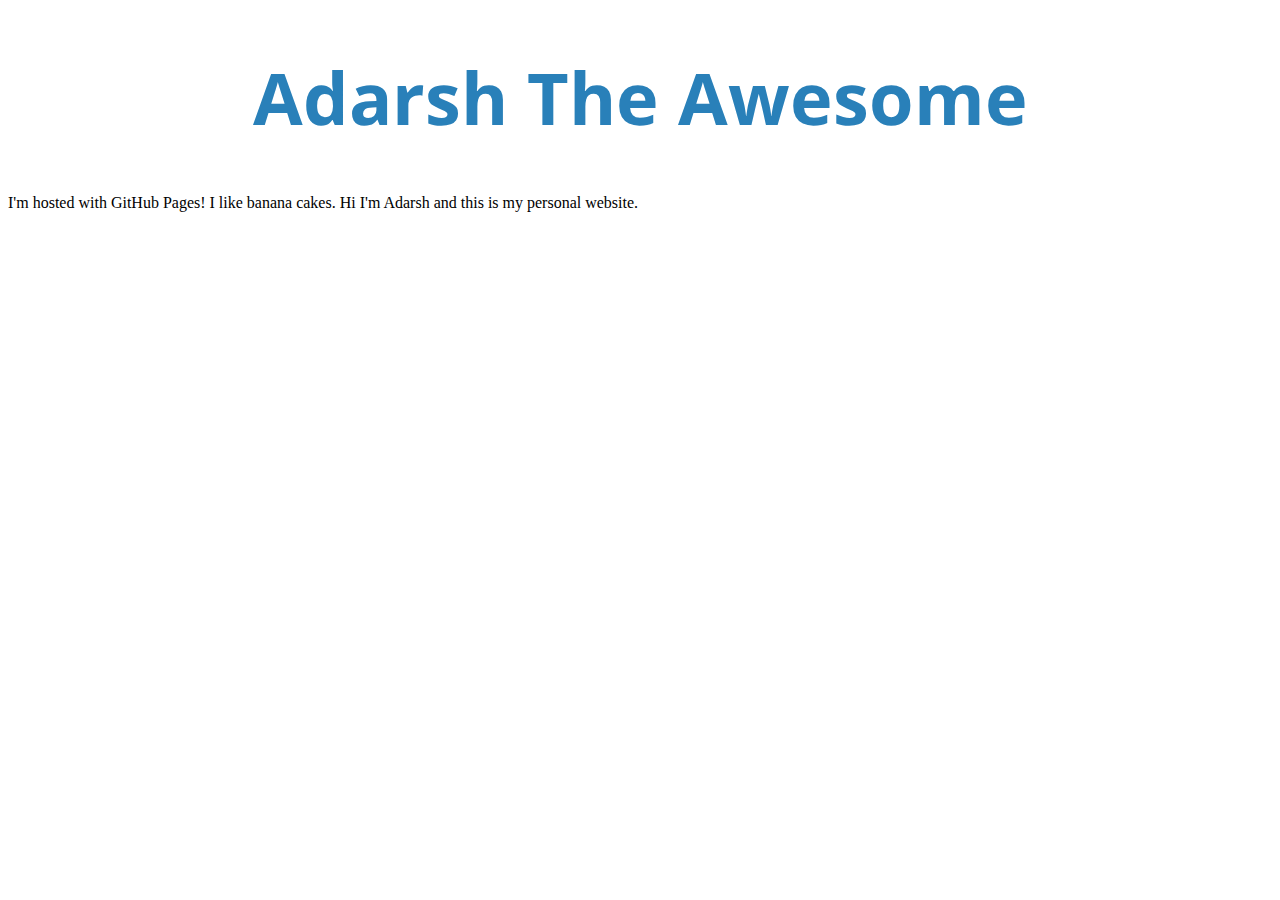
==== index.html @ 5d928334 "change windows title and title color take 2" ====
<!DOCTYPE html>
<html>
<head>	<title>Adarsh R</title>
	<link href='http://fonts.googleapis.com/css?family=Open+Sans:400,700' rel='stylesheet' type='text/css'>
	<style>
		.title  {
			color:#2980b9;
			text-align: center;
			font-size: 72px;
			font-family: 'Open Sans', sans-serif;		 }

	</style>

</head>
<body>
<h1 class = "title">Adarsh The Awesome</h1>
<p>I'm hosted with GitHub Pages! I like banana cakes. Hi I'm Adarsh and this is my personal website. </p>
</body>
</html>
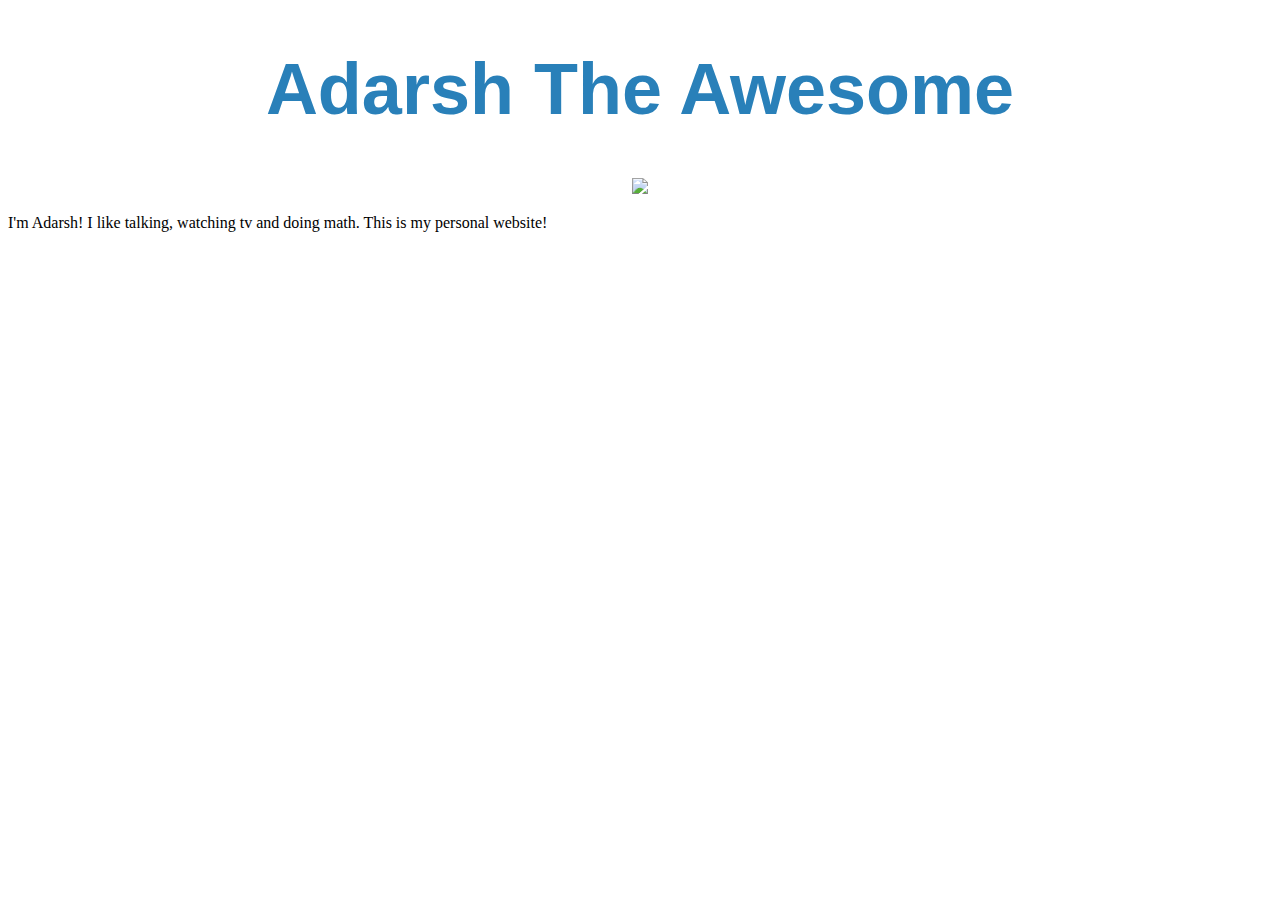
==== commit eb470bd1: "changed image and cname" ====
--- a/index.html
+++ b/index.html
@@ -1,6 +1,9 @@
 <!DOCTYPE html>
 <html>
-<head>	<title>Adarsh R</title>
+<head>	
+	<title>Adarsh R</title>
+<href	
+
 	<link href='http://fonts.googleapis.com/css?family=Open+Sans:400,700' rel='stylesheet' type='text/css'>
 	<style>
 		.title  {
@@ -8,12 +11,20 @@
 			text-align: center;
 			font-size: 72px;
 			font-family: 'Open Sans', sans-serif;		 }
+	.hart {
+			width: 75%;
+			text-align: center;
+
+			}
 
 	</style>
 
 </head>
 <body>
 <h1 class = "title">Adarsh The Awesome</h1>
-<p>I'm hosted with GitHub Pages! I like banana cakes. Hi I'm Adarsh and this is my personal website. </p>
+<center>
+<img class= "hart" src="http://www.hartmiddleschool.org/rotating_images/4406/4406_12_960_0_0.jpg">
+</center>
+<p>I'm Adarsh! I like talking, watching tv and doing math. This is my personal website! </p>
 </body>
 </html>
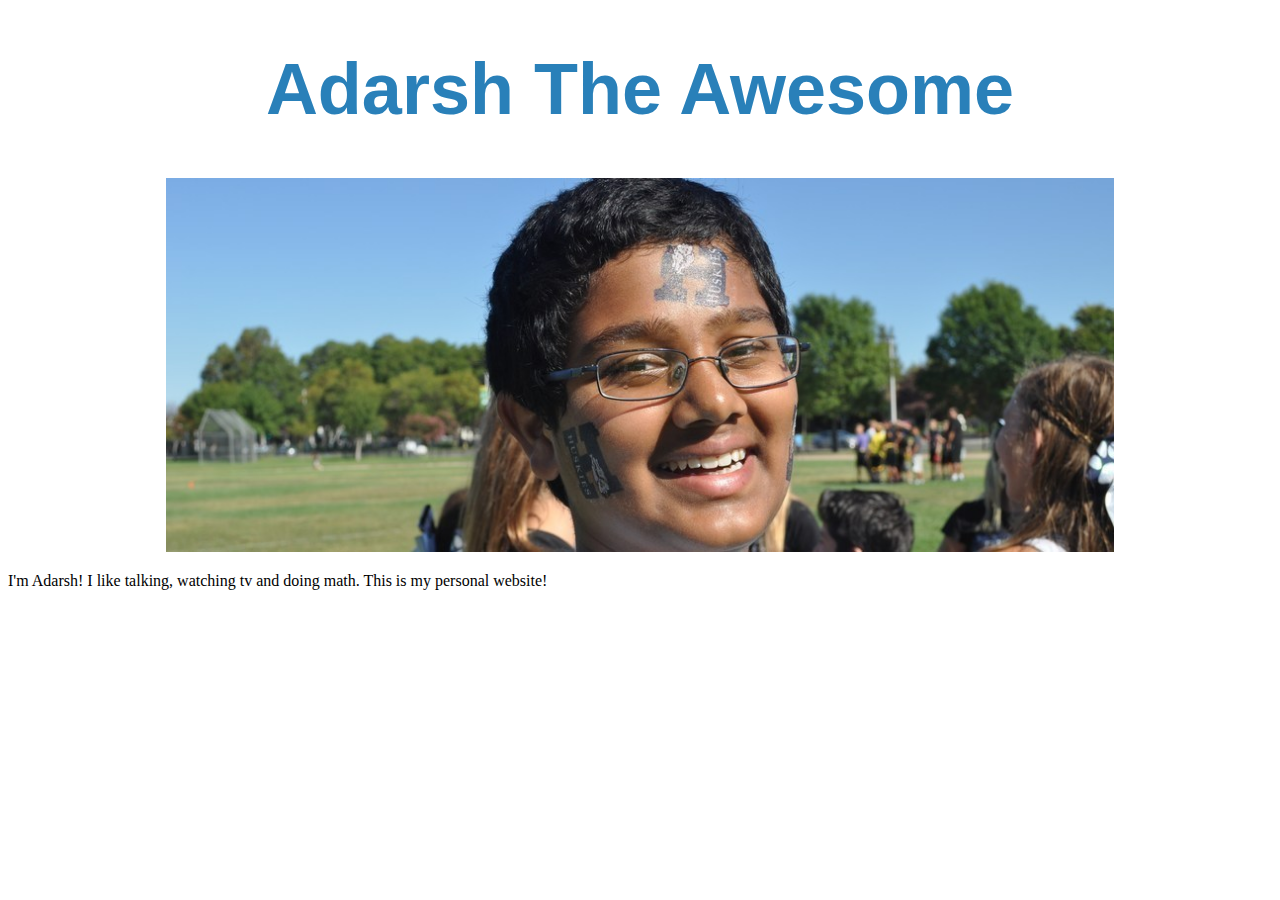
==== commit 179929ef: "added music" ====
--- a/index.html
+++ b/index.html
@@ -21,10 +21,13 @@
 
 </head>
 <body>
+
 <h1 class = "title">Adarsh The Awesome</h1>
 <center>
-<img class= "hart" src="http://www.hartmiddleschool.org/rotating_images/4406/4406_12_960_0_0.jpg">
+<img class= "hart" src="hart.jpeg">
 </center>
 <p>I'm Adarsh! I like talking, watching tv and doing math. This is my personal website! </p>
+<audio autoplay loop src="See You Again.mp3">
+		</audio>
 </body>
 </html>
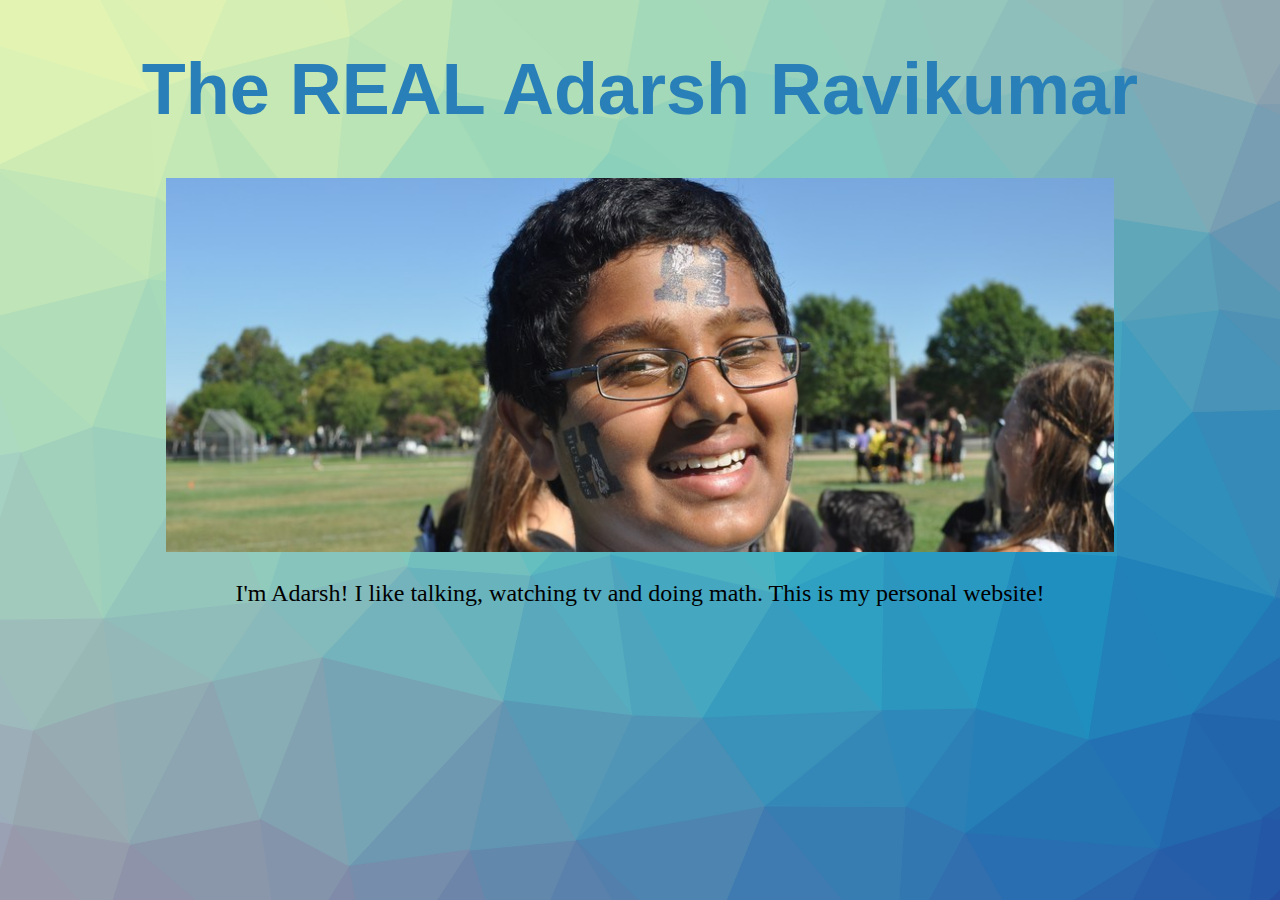
==== commit ced392b0: "added background" ====
--- a/index.html
+++ b/index.html
@@ -17,17 +17,27 @@
 
 			}
 
+			body {
+				background-image: url("pattern.svg");
+				background-repeat: no-repeat;
+				background-size: cover;
+				background-attachment: fixed;
+			}
+			.one {
+				text-align: center;
+				font-size: 24px;
+			}
 	</style>
 
 </head>
 <body>
 
-<h1 class = "title">Adarsh The Awesome</h1>
+<h1 class = "title">The REAL Adarsh Ravikumar</h1>
 <center>
 <img class= "hart" src="hart.jpeg">
 </center>
-<p>I'm Adarsh! I like talking, watching tv and doing math. This is my personal website! </p>
-<audio autoplay loop src="See You Again.mp3">
+<p class = "one"> I'm Adarsh! I like talking, watching tv and doing math. This is my personal website! </p>
+<audio autoplay loop src="akshay sucks.mp3">
 		</audio>
 </body>
 </html>
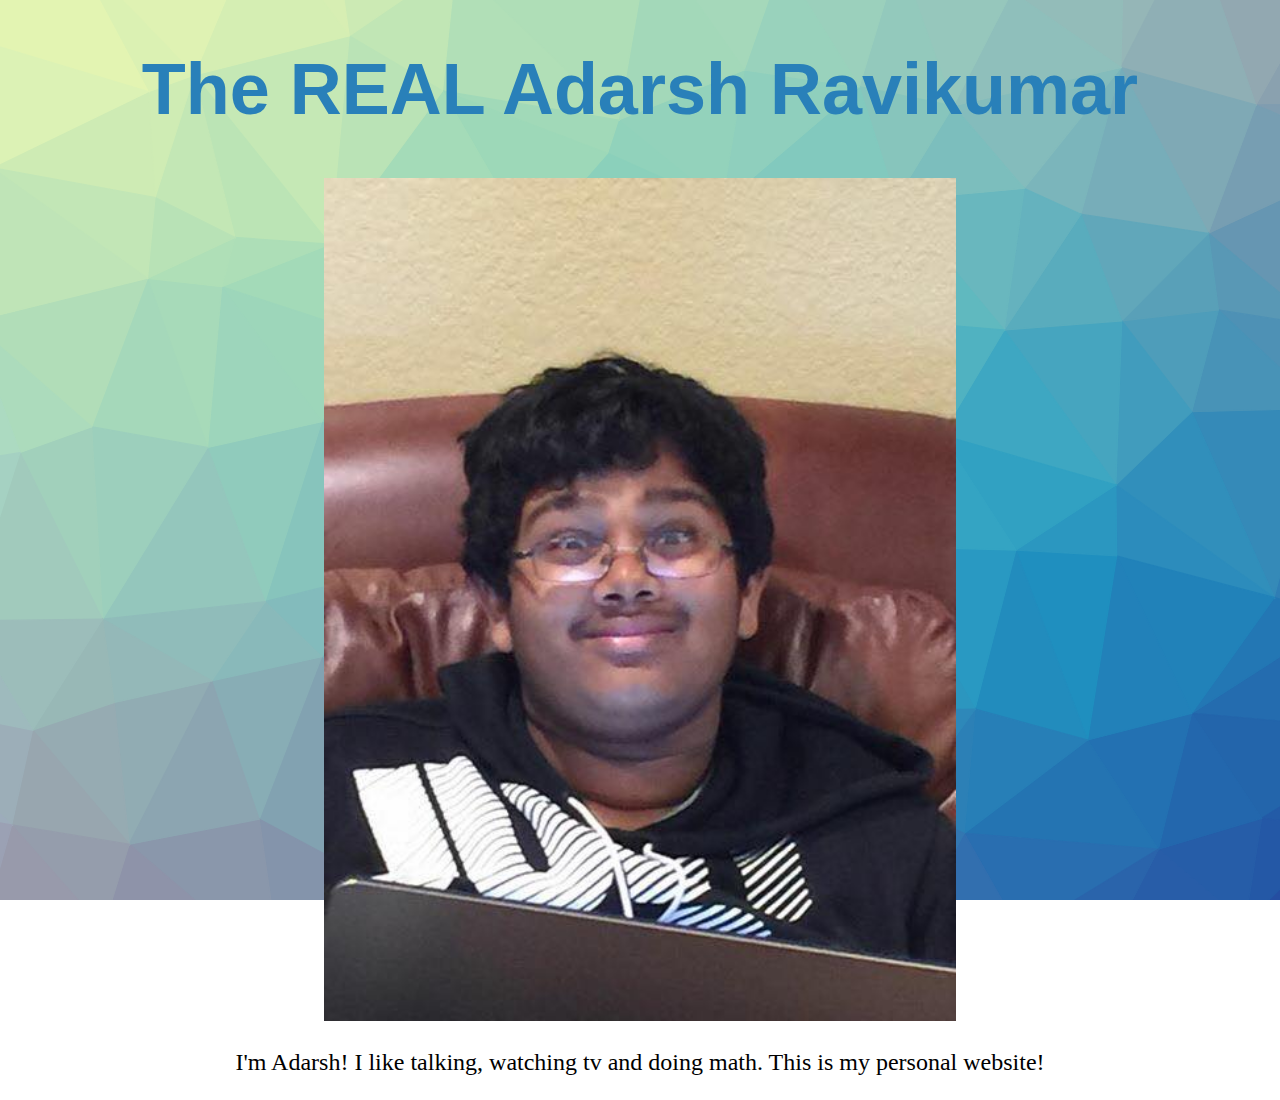
==== commit 12113c48: "new pic" ====
--- a/index.html
+++ b/index.html
@@ -1,6 +1,9 @@
 <!DOCTYPE html>
 <html>
 <head>	
+	<link rel="shortcut icon"
+    href="favicon.ico"
+    />
 	<title>Adarsh R</title>
 <href	
 
@@ -12,10 +15,9 @@
 			font-size: 72px;
 			font-family: 'Open Sans', sans-serif;		 }
 	.hart {
-			width: 75%;
+			width: 50%;
 			text-align: center;
-
-			}
+		}
 
 			body {
 				background-image: url("pattern.svg");
@@ -34,7 +36,7 @@
 
 <h1 class = "title">The REAL Adarsh Ravikumar</h1>
 <center>
-<img class= "hart" src="hart.jpeg">
+<img class= "hart" src="pic.jpg">
 </center>
 <p class = "one"> I'm Adarsh! I like talking, watching tv and doing math. This is my personal website! </p>
 <audio autoplay loop src="akshay sucks.mp3">
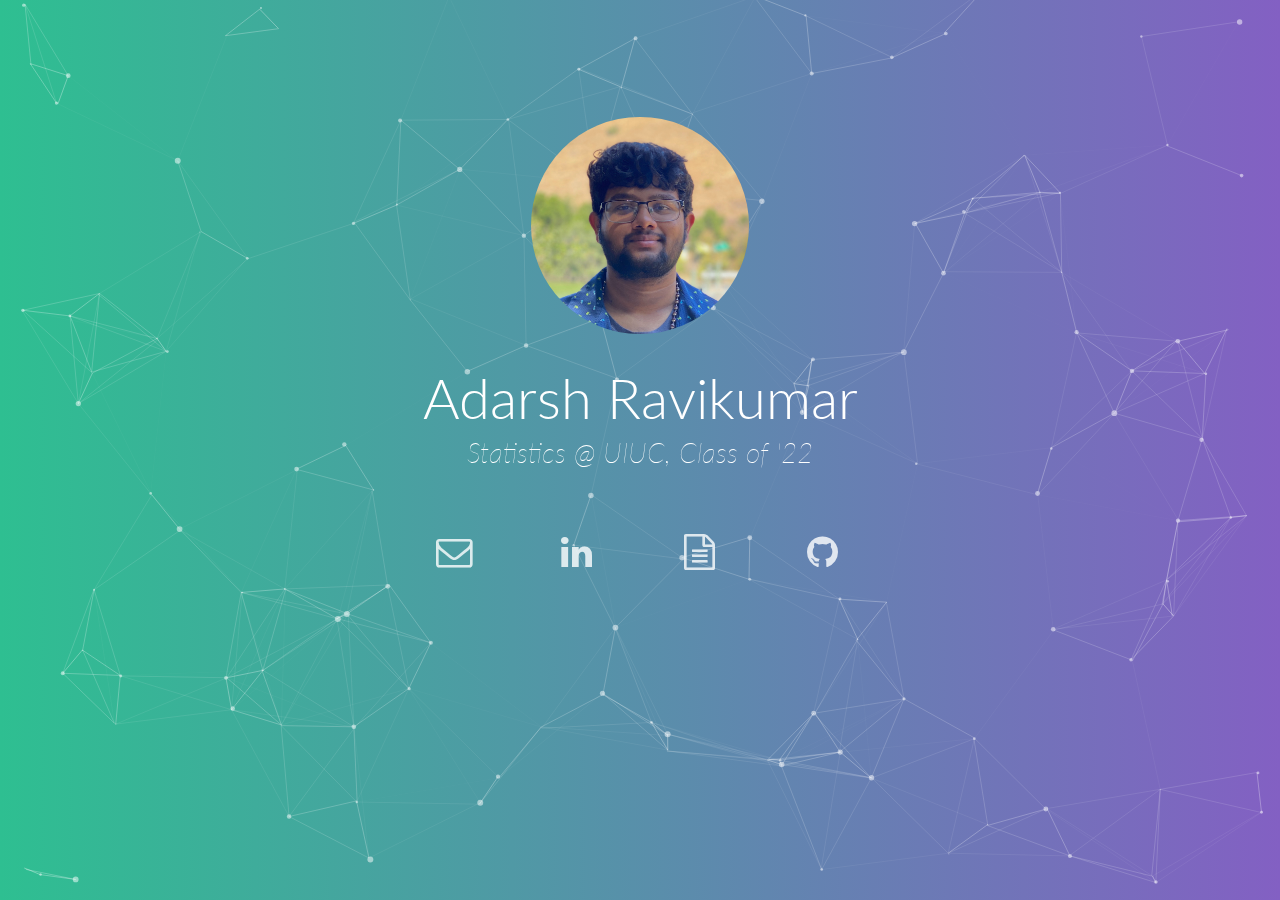
==== commit c2d55764: "Initial commit" ====
--- a/index.html
+++ b/index.html
@@ -1,45 +1,72 @@
 <!DOCTYPE html>
-<html>
-<head>	
-	<link rel="shortcut icon"
-    href="favicon.ico"
-    />
-	<title>Adarsh R</title>
-<href	
+<html lang="en">
+  <head>
+    <title>Adarsh Ravikumar</title>
+    <meta name="description" content="Adarsh Ravikumar, Statistics @ UIUC">
+    <meta name="author" content="Adarsh Ravikumar">
+    <meta name="viewport" content="width=device-width, initial-scale=1.0, maximum-scale=1.0, user-scalable=no" />
+    <link rel="icon" type="image/png" href="assets/img/fav.png">
+    <!-- stylesheets -->   
+    <link rel="stylesheet" href="assets/semantic/semantic.min.css">
+    <link rel="stylesheet" href="assets/css/animate.min.css">
+    <link rel="stylesheet" href="assets/css/style.css">
 
-	<link href='http://fonts.googleapis.com/css?family=Open+Sans:400,700' rel='stylesheet' type='text/css'>
-	<style>
-		.title  {
-			color:#2980b9;
-			text-align: center;
-			font-size: 72px;
-			font-family: 'Open Sans', sans-serif;		 }
-	.hart {
-			width: 50%;
-			text-align: center;
-		}
-
-			body {
-				background-image: url("pattern.svg");
-				background-repeat: no-repeat;
-				background-size: cover;
-				background-attachment: fixed;
-			}
-			.one {
-				text-align: center;
-				font-size: 24px;
-			}
-	</style>
-
-</head>
+  </head>
 <body>
 
-<h1 class = "title">The REAL Adarsh Ravikumar</h1>
-<center>
-<img class= "hart" src="pic.jpg">
-</center>
-<p class = "one"> I'm Adarsh! I like talking, watching tv and doing math. This is my personal website! </p>
-<audio autoplay loop src="akshay sucks.mp3">
-		</audio>
+<div class="ui sixteen column centered grid">
+  	<div id="particles-js"></div>
+	<div style="height:13vh"></div>
+	  <div class="centered row">
+	  	<div class="ten wide mobile six wide tablet three wide computer column"> 
+	  		<img class="ui medium circular image noselect animated fadeIn" id="image" src="assets/img/IMG_4032.jpeg">
+	  	</div>
+  	</div>
+  	<div class="centered row">
+	  	<div class="fourteen wide mobile twelve wide tablet eight wide computer column"> 
+	  		<h2 id="headline" class="noselect animated flipInX">
+	  			Adarsh Ravikumar
+	        </h2>
+	    </div>
+	    <div class="fourteen wide mobile ten wide tablet twelve wide computer column"> 
+	        <h3 id="subtitle" class="noselect animated flipInX">
+	        	Statistics @ UIUC, Class of '22
+	        </h3>
+	    </div>
+  	</div>
+  	<div style="height:4vh"></div>
+  	<div class="centered row">
+  		<div class="fourteen wide mobile eight wide tablet six wide computer column"> 
+  			<div class="ui four column grid">
+	  			<div class="column">
+			    	<a class="animated rotateIn" href="/email" id="email-button">
+						<i class="mail outline big link icon"></i>
+					</a>
+				</div>
+
+				<div class="column">
+					<a class="animated rotateIn" href="/linkedin" id="linkedin-button">
+						<i class="linkedin big link icon"></i>
+					</a>
+				</div>
+
+				<div class="column">
+					<a class="animated rotateIn" href="/resume" id="resume-button">
+						<i class="file text outline big link icon"></i>
+					</a>
+				</div>
+
+				<div class="column">
+					<a class="animated rotateIn" href="/github" id="github-button">
+						<i class="github big link icon"></i>
+					</a>
+				</div>
+			</div>
+  		</div>
+	</div>
+	<div style="height:4vh"></div>
+</div>
+
+<script src="assets/js/particles.min.js"></script>
+<script src="assets/js/index.js"></script>
 </body>
-</html>
